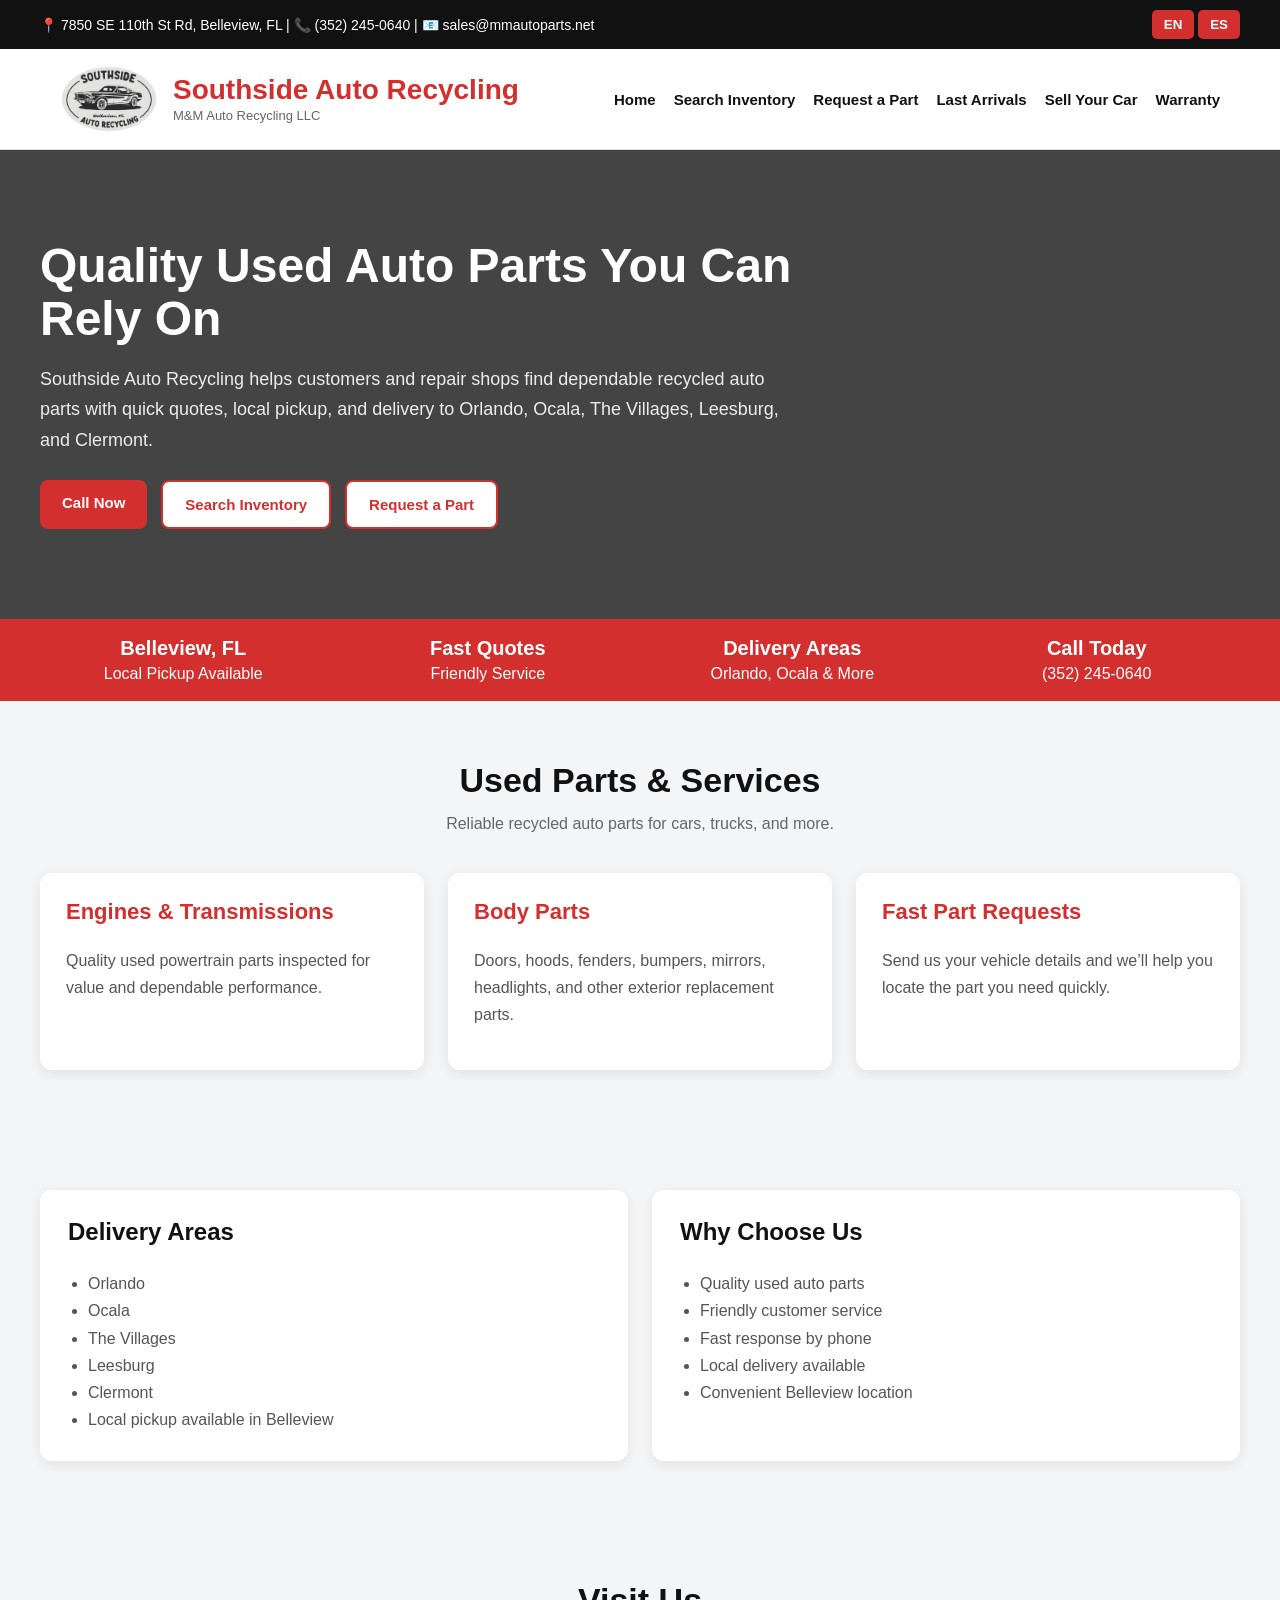
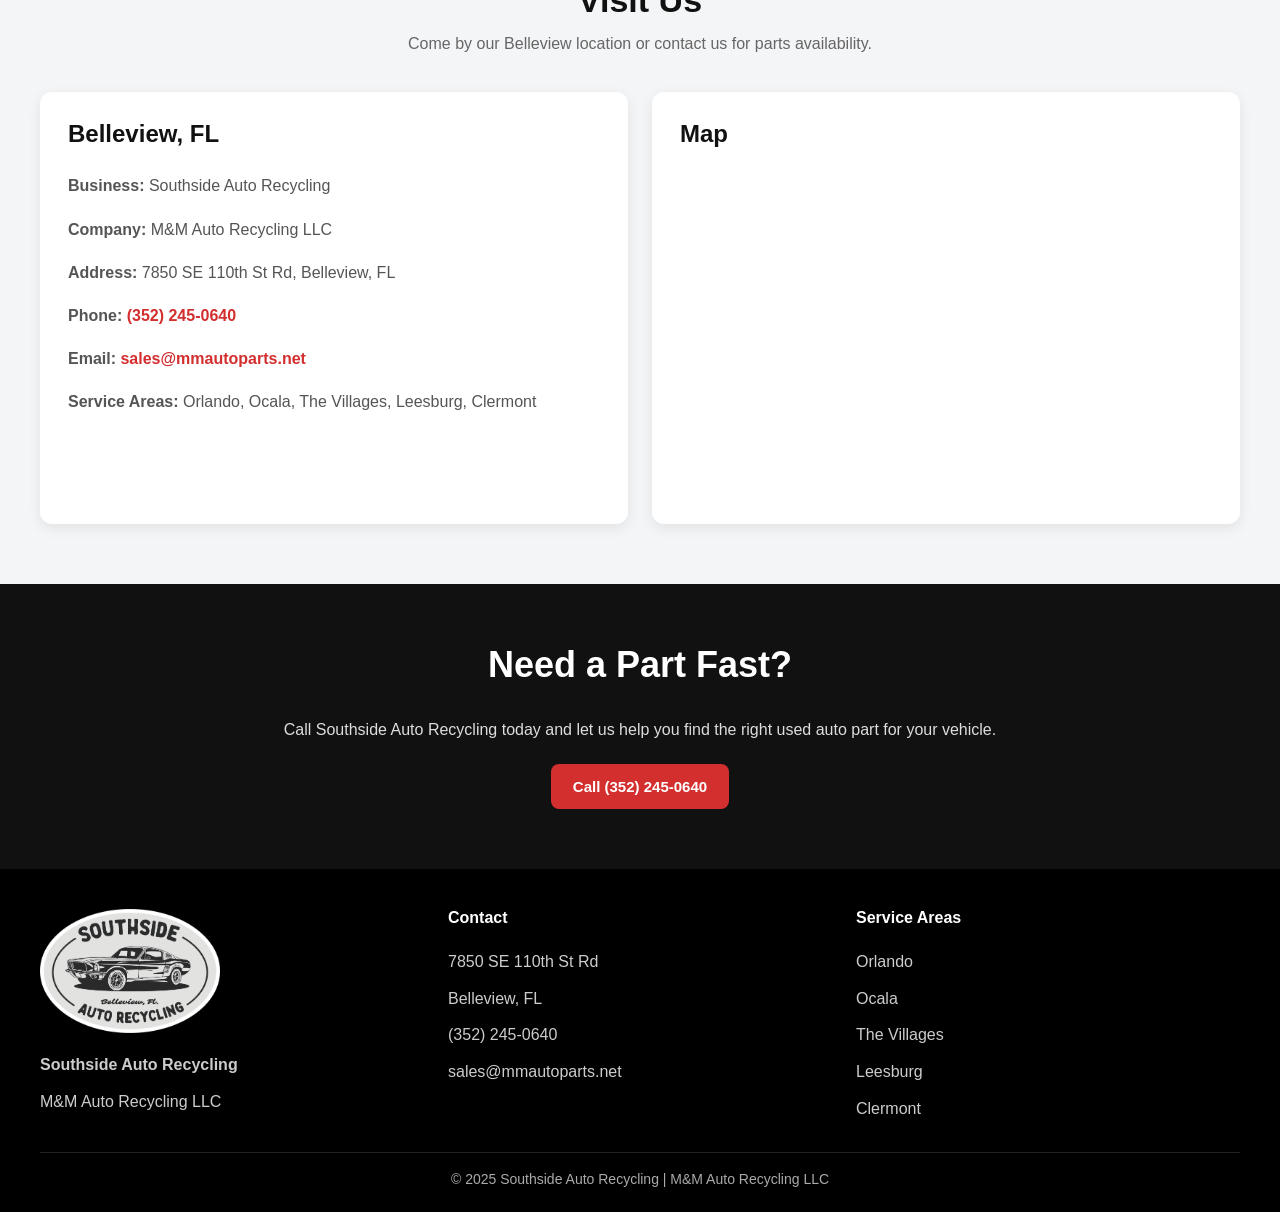
==== index.html @ cfcd8900 "Update index.html" ====
<!DOCTYPE html>
<html lang="en">
<head>
  <meta charset="UTF-8">
  <meta name="viewport" content="width=device-width, initial-scale=1">
  <title>Southside Auto Recycling</title>
  <meta name="description" content="Southside Auto Recycling - Quality used auto parts in Belleview, FL.">
  <style>
    * { box-sizing: border-box; }
    body { margin: 0; font-family: Arial, sans-serif; background: #f4f5f7; color: #111; }
    a { text-decoration: none; }
    .hidden { display: none; }

    .topbar { background: #111; color: #fff; padding: 10px 20px; font-size: 14px; }
    .topbar-wrap, .header-wrap, .section-wrap, .footer-wrap, .hero-wrap, .page-wrap {
      max-width: 1200px; margin: auto;
    }
    .topbar-wrap {
      display: flex; justify-content: space-between; align-items: center; gap: 12px; flex-wrap: wrap;
    }

    .lang-btn {
      background: #d32f2f; color: #fff; border: none; padding: 7px 12px; border-radius: 5px; cursor: pointer; font-weight: bold;
    }

    header {
      background: #fff; border-bottom: 1px solid #ddd; position: sticky; top: 0; z-index: 999;
    }
    .header-wrap {
      min-height: 96px;
      padding: 16px 20px;
      display: flex; justify-content: space-between; align-items: center; gap: 20px; flex-wrap: wrap;
    }

    .brand {
      display: flex; align-items: center; gap: 15px;
    }
    .brand img {
      height: 68px; width: auto; display: block;
    }
    .brand-text strong {
      display: block; font-size: 28px; color: #d32f2f; line-height: 1.1;
    }
    .brand-text small {
      display: block; color: #666; font-size: 13px; margin-top: 2px;
    }

    nav {
      display: flex; gap: 18px; flex-wrap: wrap; align-items: center;
    }
    nav a {
      color: #111; font-weight: bold; font-size: 15px; white-space: nowrap;
    }
    nav a:hover { color: #d32f2f; }

    .hero {
      background:
        linear-gradient(rgba(0,0,0,.72), rgba(0,0,0,.72)),
        url('https://images.unsplash.com/photo-1492144534655-ae79c964c9d7?auto=format&fit=crop&w=1600&q=80') center/cover no-repeat;
      color: #fff;
      padding: 90px 20px;
    }
    .hero h1 {
      font-size: 48px; margin: 0 0 15px; line-height: 1.1; max-width: 800px;
    }
    .hero p {
      font-size: 18px; line-height: 1.7; color: #ececec; max-width: 760px; margin-bottom: 25px;
    }
    .hero-buttons {
      display: flex; gap: 14px; flex-wrap: wrap;
    }
    .btn {
      display: inline-block; padding: 14px 22px; border-radius: 8px; font-weight: bold; font-size: 15px;
    }
    .btn-primary { background: #d32f2f; color: #fff; }
    .btn-secondary { background: #fff; color: #d32f2f; border: 2px solid #d32f2f; }

    .info-strip {
      background: #d32f2f; color: #fff; padding: 18px 20px;
    }
    .info-grid {
      max-width: 1200px; margin: auto; display: grid; grid-template-columns: repeat(4, 1fr); gap: 18px; text-align: center;
    }
    .info-item strong { display: block; font-size: 20px; margin-bottom: 5px; }

    .section {
      padding: 60px 20px;
    }
    .section-title {
      text-align: center; margin-bottom: 35px;
    }
    .section-title h2 {
      margin: 0 0 10px; font-size: 34px; color: #111;
    }
    .section-title p {
      margin: 0; color: #666; font-size: 16px; line-height: 1.7;
    }

    .cards-3 {
      display: grid; grid-template-columns: repeat(3, 1fr); gap: 24px;
    }
    .card, .box {
      background: #fff; border-radius: 12px; box-shadow: 0 4px 14px rgba(0,0,0,.08);
    }
    .card { padding: 26px; }
    .box { padding: 28px; }
    .card h3 {
      margin-top: 0; color: #d32f2f; font-size: 22px;
    }
    .box h3 {
      margin-top: 0; color: #111; font-size: 24px;
    }
    .card p, .box p, .box li {
      color: #555; line-height: 1.7;
    }

    .two-col {
      display: grid; grid-template-columns: 1fr 1fr; gap: 24px;
    }
    .box ul {
      padding-left: 20px; margin: 0;
    }
    .box a { color: #d32f2f; font-weight: bold; }

    .map-box iframe {
      width: 100%; height: 320px; border: 0; border-radius: 10px;
    }

    .cta-band {
      background: #111; color: #fff; text-align: center; padding: 60px 20px;
    }
    .cta-band h2 { margin-top: 0; font-size: 36px; }
    .cta-band p {
      max-width: 760px; margin: 0 auto 20px; color: #ddd; line-height: 1.7;
    }

    footer {
      background: #000; color: #fff; padding: 40px 20px 25px;
    }
    .footer-wrap {
      display: grid; grid-template-columns: 1fr 1fr 1fr; gap: 24px;
    }
    .footer-logo { max-width: 180px; margin-bottom: 14px; }
    footer h4 { margin-top: 0; }
    footer p, footer a {
      color: #ccc; margin: 0 0 8px; line-height: 1.8;
    }
    .copyright {
      max-width: 1200px; margin: 20px auto 0; border-top: 1px solid #222; padding-top: 18px; color: #aaa; text-align: center; font-size: 14px;
    }

    @media (max-width: 900px) {
      .info-grid, .cards-3, .two-col, .footer-wrap {
        grid-template-columns: 1fr;
      }
      .hero h1 { font-size: 34px; }
      .header-wrap { align-items: flex-start; }
    }
  </style>
</head>
<body>

  <div class="topbar">
    <div class="topbar-wrap">
      <div>
        📍 7850 SE 110th St Rd, Belleview, FL |
        📞 <a href="tel:3522450640" style="color:#fff;">(352) 245-0640</a> |
        📧 <a href="mailto:sales@mmautoparts.net" style="color:#fff;">sales@mmautoparts.net</a>
      </div>
      <div>
        <button class="lang-btn" onclick="showEnglish()">EN</button>
        <button class="lang-btn" onclick="showSpanish()">ES</button>
      </div>
    </div>
  </div>

  <header>
    <div class="header-wrap">
      <div class="brand">
        <img src="logo.png" alt="Southside Auto Recycling Logo">
        <div class="brand-text">
          <strong>Southside Auto Recycling</strong>
          <small>M&M Auto Recycling LLC</small>
        </div>
      </div>
      <nav>
        <a href="index.html">Home</a>
        <a href="http://search6452.used-auto-parts.biz/inventory/retail.htm" target="_blank" rel="noopener noreferrer">Search Inventory</a>
        <a href="part-request.html">Request a Part</a>
        <a href="last-arrivals.html">Last Arrivals</a>
        <a href="sell-your-car.html">Sell Your Car</a>
        <a href="warranty.html">Warranty</a>
      </nav>
    </div>
  </header>

  <div id="english">
    <section class="hero">
      <div class="hero-wrap">
        <h1>Quality Used Auto Parts You Can Rely On</h1>
        <p>Southside Auto Recycling helps customers and repair shops find dependable recycled auto parts with quick quotes, local pickup, and delivery to Orlando, Ocala, The Villages, Leesburg, and Clermont.</p>
        <div class="hero-buttons">
          <a href="tel:3522450640" class="btn btn-primary">Call Now</a>
          <a href="http://search6452.used-auto-parts.biz/inventory/retail.htm" target="_blank" rel="noopener noreferrer" class="btn btn-secondary">Search Inventory</a>
          <a href="part-request.html" class="btn btn-secondary">Request a Part</a>
        </div>
      </div>
    </section>

    <section class="info-strip">
      <div class="info-grid">
        <div class="info-item"><strong>Belleview, FL</strong>Local Pickup Available</div>
        <div class="info-item"><strong>Fast Quotes</strong>Friendly Service</div>
        <div class="info-item"><strong>Delivery Areas</strong>Orlando, Ocala & More</div>
        <div class="info-item"><strong>Call Today</strong>(352) 245-0640</div>
      </div>
    </section>

    <section class="section">
      <div class="section-wrap">
        <div class="section-title">
          <h2>Used Parts & Services</h2>
          <p>Reliable recycled auto parts for cars, trucks, and more.</p>
        </div>
        <div class="cards-3">
          <div class="card">
            <h3>Engines & Transmissions</h3>
            <p>Quality used powertrain parts inspected for value and dependable performance.</p>
          </div>
          <div class="card">
            <h3>Body Parts</h3>
            <p>Doors, hoods, fenders, bumpers, mirrors, headlights, and other exterior replacement parts.</p>
          </div>
          <div class="card">
            <h3>Fast Part Requests</h3>
            <p>Send us your vehicle details and we’ll help you locate the part you need quickly.</p>
          </div>
        </div>
      </div>
    </section>

    <section class="section">
      <div class="section-wrap">
        <div class="two-col">
          <div class="box">
            <h3>Delivery Areas</h3>
            <ul>
              <li>Orlando</li>
              <li>Ocala</li>
              <li>The Villages</li>
              <li>Leesburg</li>
              <li>Clermont</li>
              <li>Local pickup available in Belleview</li>
            </ul>
          </div>
          <div class="box">
            <h3>Why Choose Us</h3>
            <ul>
              <li>Quality used auto parts</li>
              <li>Friendly customer service</li>
              <li>Fast response by phone</li>
              <li>Local delivery available</li>
              <li>Convenient Belleview location</li>
            </ul>
          </div>
        </div>
      </div>
    </section>

    <section class="section">
      <div class="section-wrap">
        <div class="section-title">
          <h2>Visit Us</h2>
          <p>Come by our Belleview location or contact us for parts availability.</p>
        </div>
        <div class="two-col">
          <div class="box">
            <h3>Belleview, FL</h3>
            <p><strong>Business:</strong> Southside Auto Recycling</p>
            <p><strong>Company:</strong> M&M Auto Recycling LLC</p>
            <p><strong>Address:</strong> 7850 SE 110th St Rd, Belleview, FL</p>
            <p><strong>Phone:</strong> <a href="tel:3522450640">(352) 245-0640</a></p>
            <p><strong>Email:</strong> <a href="mailto:sales@mmautoparts.net">sales@mmautoparts.net</a></p>
            <p><strong>Service Areas:</strong> Orlando, Ocala, The Villages, Leesburg, Clermont</p>
          </div>
          <div class="box map-box">
            <h3>Map</h3>
            <iframe src="https://www.google.com/maps?q=7850+SE+110th+St+Rd,+Belleview,+FL&output=embed" loading="lazy" referrerpolicy="no-referrer-when-downgrade"></iframe>
          </div>
        </div>
      </div>
    </section>

    <section class="cta-band">
      <div class="page-wrap">
        <h2>Need a Part Fast?</h2>
        <p>Call Southside Auto Recycling today and let us help you find the right used auto part for your vehicle.</p>
        <a href="tel:3522450640" class="btn btn-primary">Call (352) 245-0640</a>
      </div>
    </section>
  </div>

  <div id="spanish" class="hidden">
    <section class="hero">
      <div class="hero-wrap">
        <h1>Piezas usadas de auto en las que puedes confiar</h1>
        <p>Southside Auto Recycling ayuda a clientes y talleres a encontrar piezas recicladas confiables con cotizaciones rápidas, recogida local y entrega a Orlando, Ocala, The Villages, Leesburg y Clermont.</p>
        <div class="hero-buttons">
          <a href="tel:3522450640" class="btn btn-primary">Llamar Ahora</a>
          <a href="http://search6452.used-auto-parts.biz/inventory/retail.htm" target="_blank" rel="noopener noreferrer" class="btn btn-secondary">Buscar Inventario</a>
          <a href="part-request.html" class="btn btn-secondary">Solicitar Pieza</a>
        </div>
      </div>
    </section>

    <section class="info-strip">
      <div class="info-grid">
        <div class="info-item"><strong>Belleview, FL</strong>Recogida Local Disponible</div>
        <div class="info-item"><strong>Cotizaciones Rápidas</strong>Servicio Amable</div>
        <div class="info-item"><strong>Áreas de Entrega</strong>Orlando, Ocala y Más</div>
        <div class="info-item"><strong>Llama Hoy</strong>(352) 245-0640</div>
      </div>
    </section>

    <section class="section">
      <div class="section-wrap">
        <div class="section-title">
          <h2>Piezas y Servicios</h2>
          <p>Piezas recicladas confiables para carros, trucks y más.</p>
        </div>
        <div class="cards-3">
          <div class="card">
            <h3>Motores y Transmisiones</h3>
            <p>Piezas usadas inspeccionadas para ofrecer valor y funcionamiento confiable.</p>
          </div>
          <div class="card">
            <h3>Piezas de Carrocería</h3>
            <p>Puertas, cofres, guardafangos, bumpers, espejos, faros y otras piezas exteriores.</p>
          </div>
          <div class="card">
            <h3>Solicitud Rápida de Piezas</h3>
            <p>Envíanos la información del vehículo y te ayudamos a encontrar la pieza.</p>
          </div>
        </div>
      </div>
    </section>

    <section class="section">
      <div class="section-wrap">
        <div class="two-col">
          <div class="box">
            <h3>Áreas de Entrega</h3>
            <ul>
              <li>Orlando</li>
              <li>Ocala</li>
              <li>The Villages</li>
              <li>Leesburg</li>
              <li>Clermont</li>
              <li>Recogida local disponible en Belleview</li>
            </ul>
          </div>
          <div class="box">
            <h3>Por Qué Elegirnos</h3>
            <ul>
              <li>Piezas usadas de calidad</li>
              <li>Buen servicio al cliente</li>
              <li>Respuesta rápida por teléfono</li>
              <li>Entrega local disponible</li>
              <li>Ubicación conveniente en Belleview</li>
            </ul>
          </div>
        </div>
      </div>
    </section>

    <section class="section">
      <div class="section-wrap">
        <div class="section-title">
          <h2>Visítanos</h2>
          <p>Pasa por nuestra ubicación en Belleview o contáctanos para disponibilidad.</p>
        </div>
        <div class="two-col">
          <div class="box">
            <h3>Belleview, FL</h3>
            <p><strong>Negocio:</strong> Southside Auto Recycling</p>
            <p><strong>Compañía:</strong> M&M Auto Recycling LLC</p>
            <p><strong>Dirección:</strong> 7850 SE 110th St Rd, Belleview, FL</p>
            <p><strong>Teléfono:</strong> <a href="tel:3522450640">(352) 245-0640</a></p>
            <p><strong>Email:</strong> <a href="mailto:sales@mmautoparts.net">sales@mmautoparts.net</a></p>
            <p><strong>Áreas de servicio:</strong> Orlando, Ocala, The Villages, Leesburg, Clermont</p>
          </div>
          <div class="box map-box">
            <h3>Mapa</h3>
            <iframe src="https://www.google.com/maps?q=7850+SE+110th+St+Rd,+Belleview,+FL&output=embed" loading="lazy" referrerpolicy="no-referrer-when-downgrade"></iframe>
          </div>
        </div>
      </div>
    </section>

    <section class="cta-band">
      <div class="page-wrap">
        <h2>¿Necesitas una Pieza Rápido?</h2>
        <p>Llama hoy a Southside Auto Recycling y te ayudamos a encontrar la pieza usada correcta para tu vehículo.</p>
        <a href="tel:3522450640" class="btn btn-primary">Llamar al (352) 245-0640</a>
      </div>
    </section>
  </div>

  <footer>
    <div class="footer-wrap">
      <div>
        <img src="logo.png" alt="Southside Auto Recycling Logo" class="footer-logo">
        <p><strong>Southside Auto Recycling</strong></p>
        <p>M&M Auto Recycling LLC</p>
      </div>
      <div>
        <h4>Contact</h4>
        <p>7850 SE 110th St Rd</p>
        <p>Belleview, FL</p>
        <p><a href="tel:3522450640">(352) 245-0640</a></p>
        <p><a href="mailto:sales@mmautoparts.net">sales@mmautoparts.net</a></p>
      </div>
      <div>
        <h4>Service Areas</h4>
        <p>Orlando</p>
        <p>Ocala</p>
        <p>The Villages</p>
        <p>Leesburg</p>
        <p>Clermont</p>
      </div>
    </div>
    <div class="copyright">
      © 2025 Southside Auto Recycling | M&M Auto Recycling LLC
    </div>
  </footer>

  <script>
    function showEnglish() {
      document.getElementById("english").classList.remove("hidden");
      document.getElementById("spanish").classList.add("hidden");
      document.documentElement.lang = "en";
    }
    function showSpanish() {
      document.getElementById("spanish").classList.remove("hidden");
      document.getElementById("english").classList.add("hidden");
      document.documentElement.lang = "es";
    }
    document.addEventListener("DOMContentLoaded", function () {
      showEnglish();
    });
  </script>

</body>
</html>
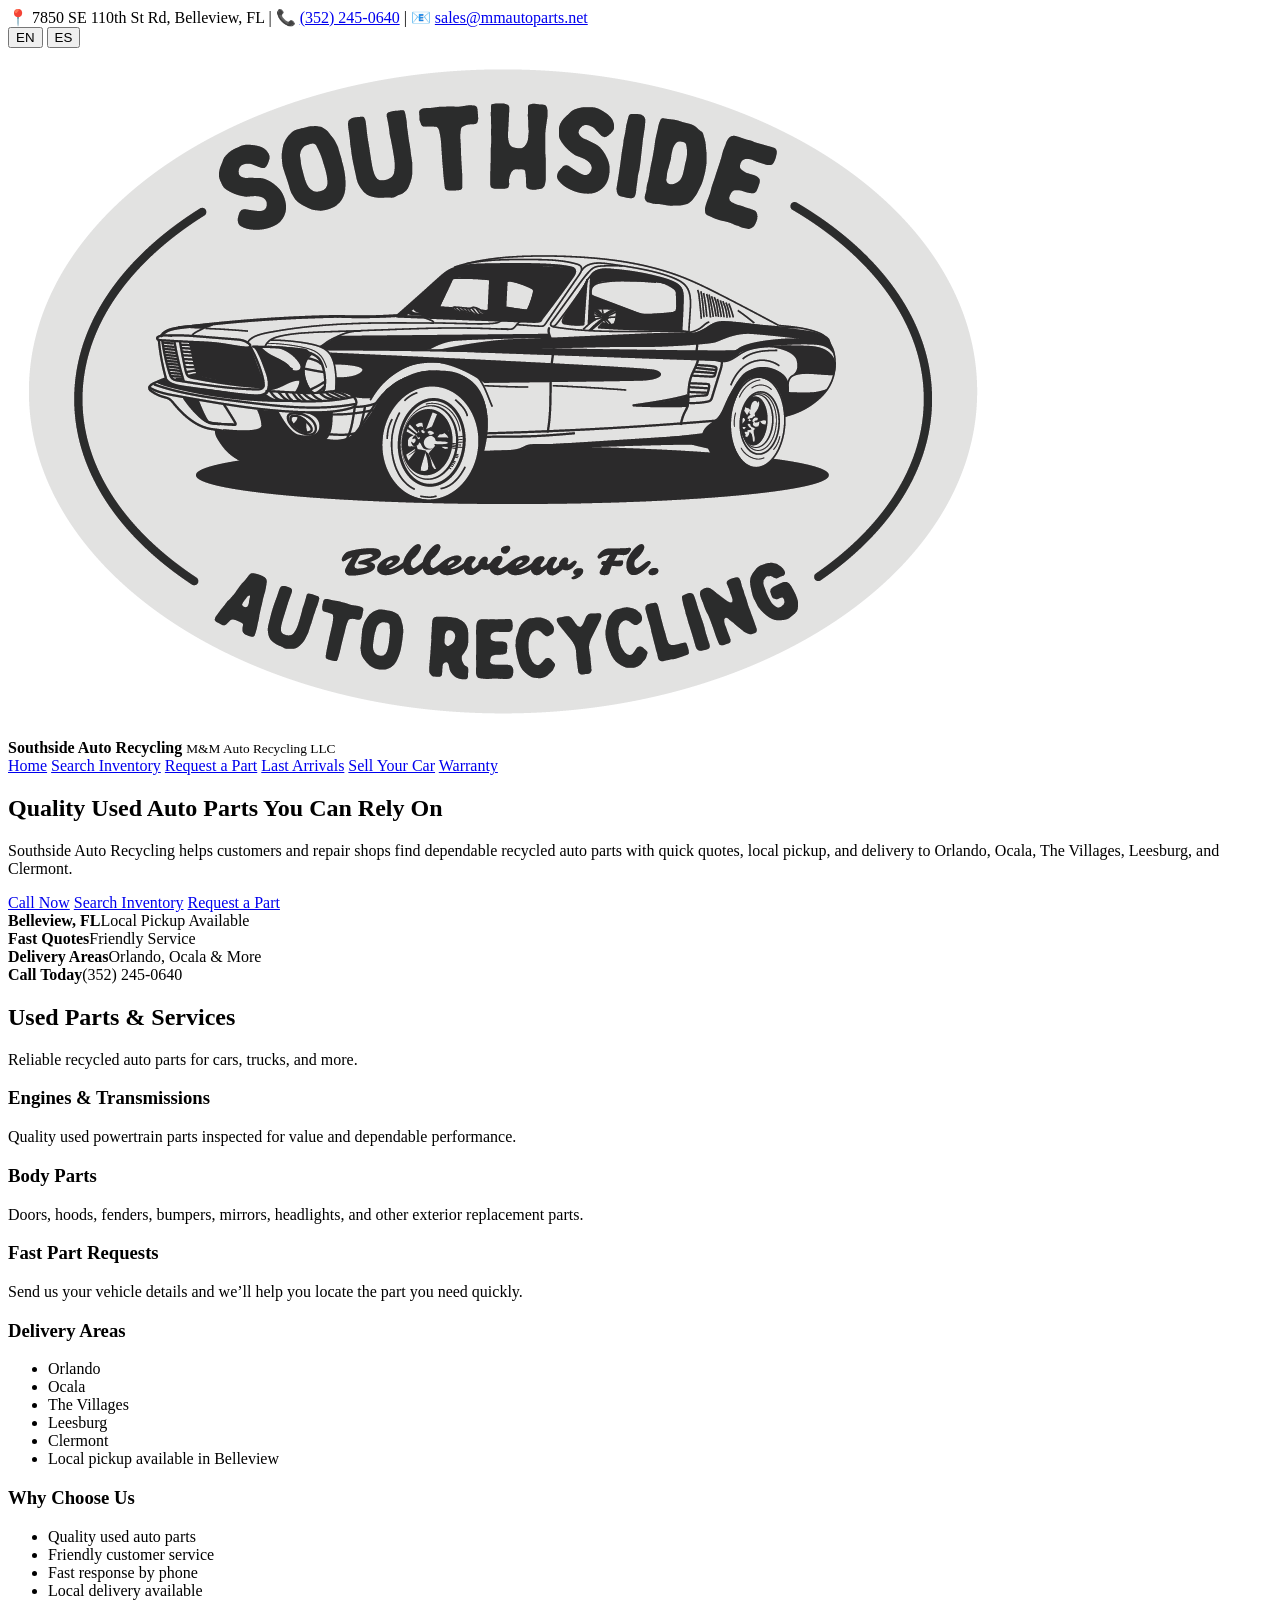
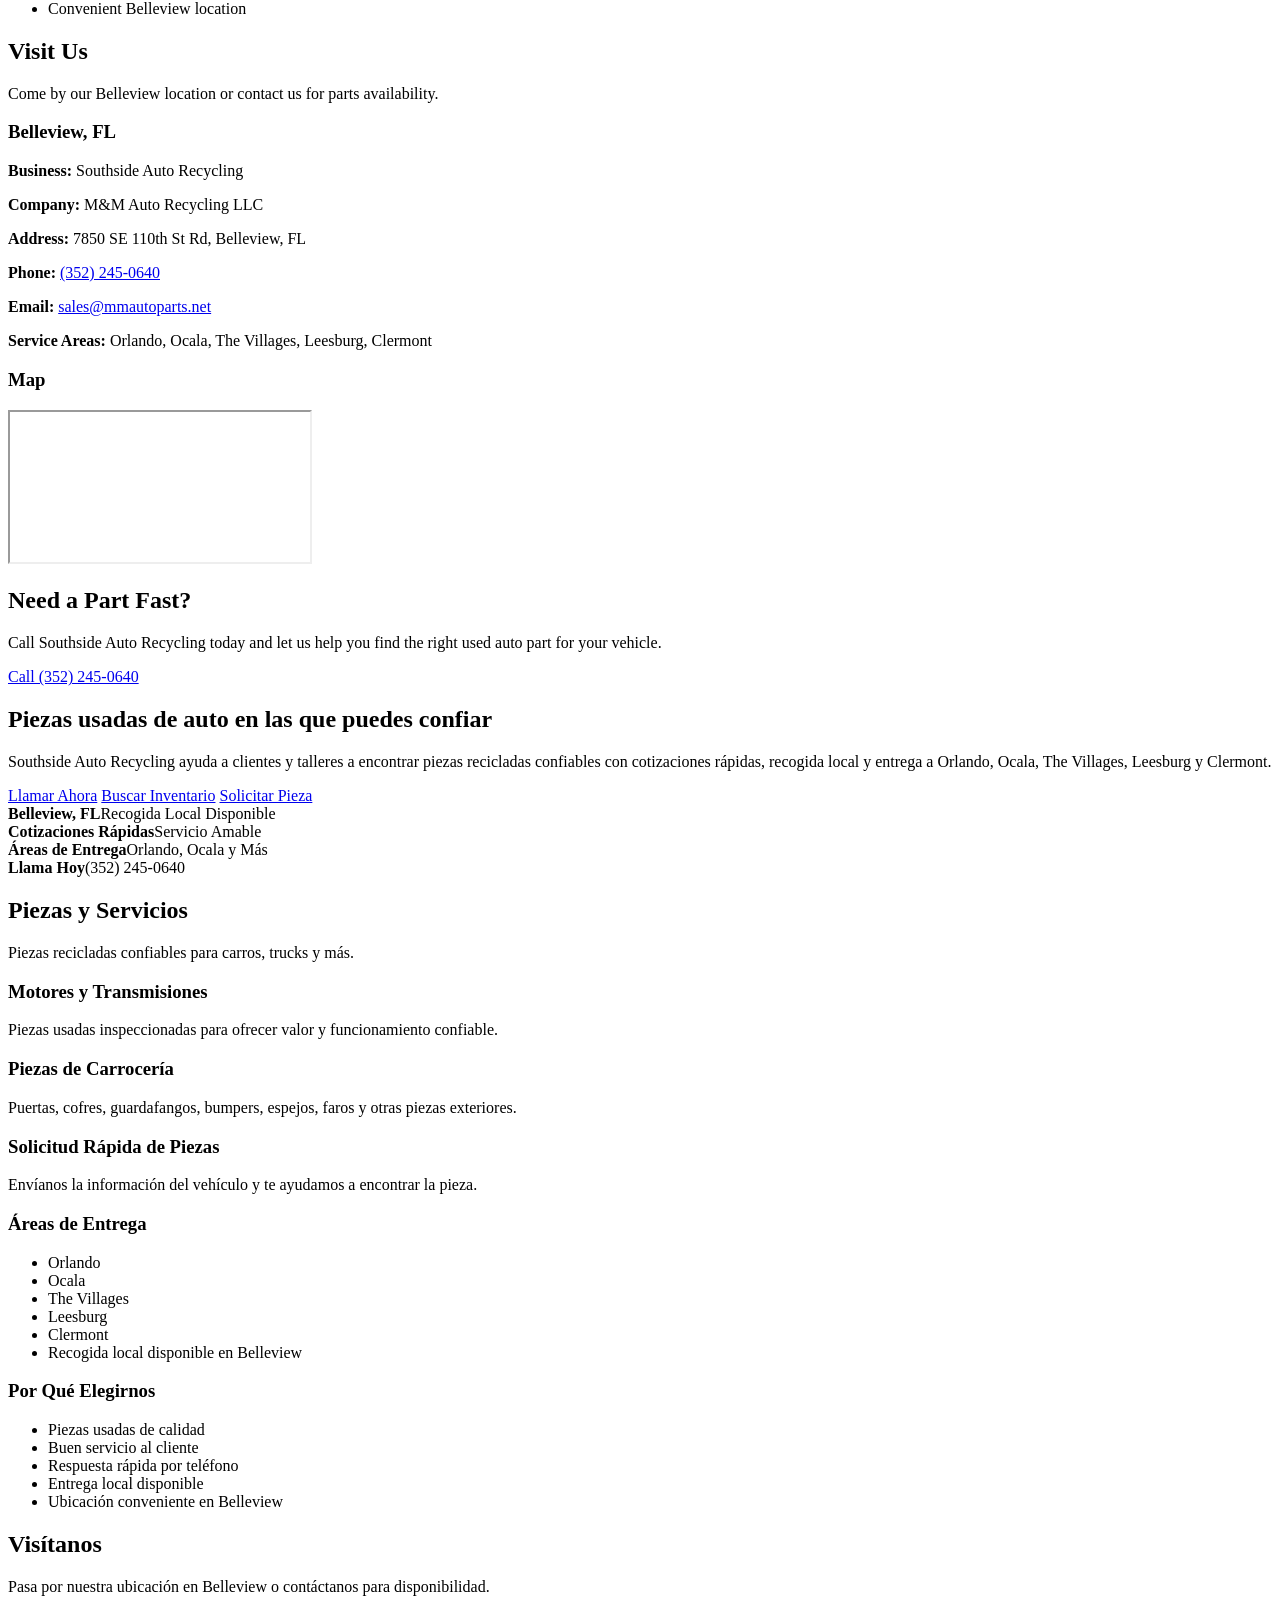
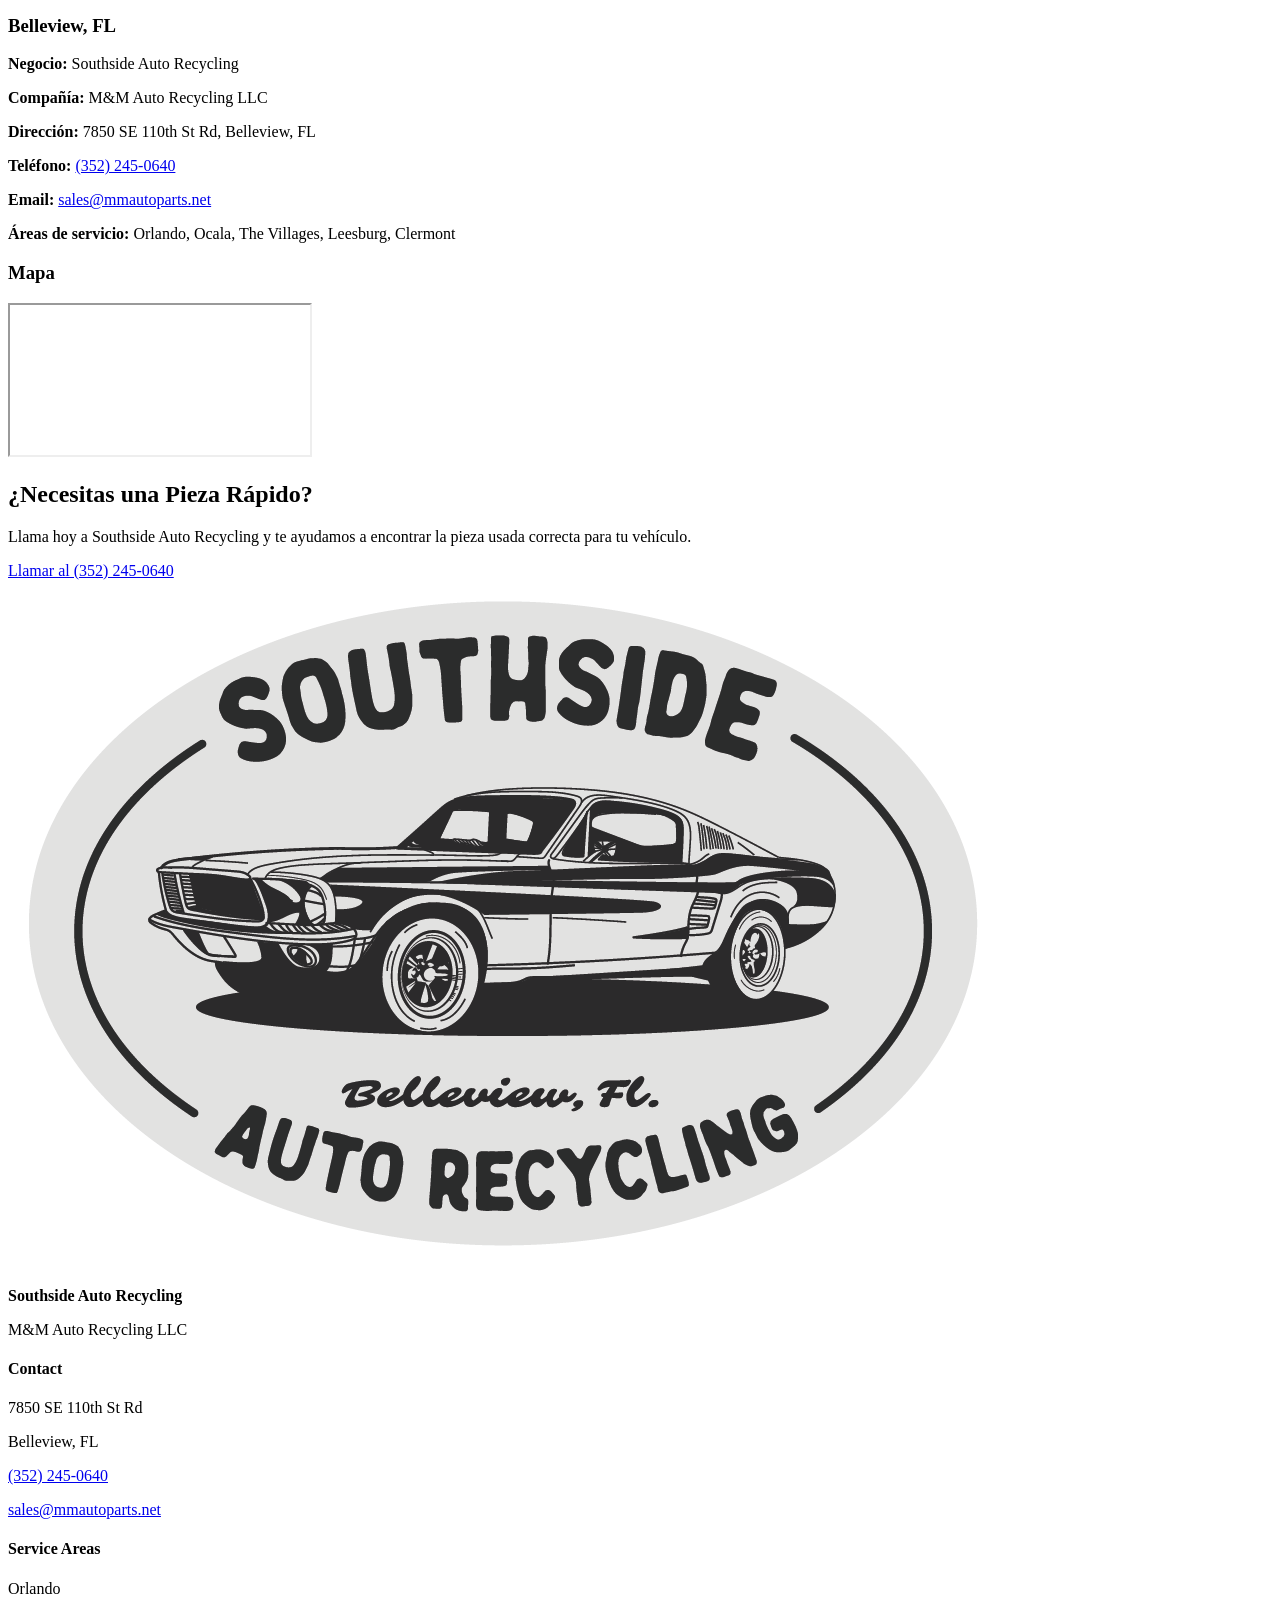
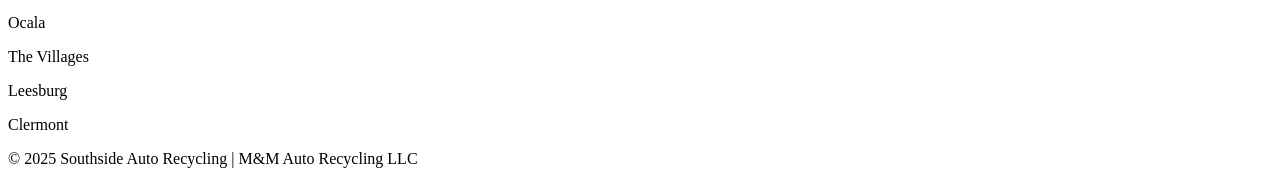
==== commit a4bfd6bd: "Update index.html" ====
--- a/index.html
+++ b/index.html
@@ -5,158 +5,7 @@
   <meta name="viewport" content="width=device-width, initial-scale=1">
   <title>Southside Auto Recycling</title>
   <meta name="description" content="Southside Auto Recycling - Quality used auto parts in Belleview, FL.">
-  <style>
-    * { box-sizing: border-box; }
-    body { margin: 0; font-family: Arial, sans-serif; background: #f4f5f7; color: #111; }
-    a { text-decoration: none; }
-    .hidden { display: none; }
-
-    .topbar { background: #111; color: #fff; padding: 10px 20px; font-size: 14px; }
-    .topbar-wrap, .header-wrap, .section-wrap, .footer-wrap, .hero-wrap, .page-wrap {
-      max-width: 1200px; margin: auto;
-    }
-    .topbar-wrap {
-      display: flex; justify-content: space-between; align-items: center; gap: 12px; flex-wrap: wrap;
-    }
-
-    .lang-btn {
-      background: #d32f2f; color: #fff; border: none; padding: 7px 12px; border-radius: 5px; cursor: pointer; font-weight: bold;
-    }
-
-    header {
-      background: #fff; border-bottom: 1px solid #ddd; position: sticky; top: 0; z-index: 999;
-    }
-    .header-wrap {
-      min-height: 96px;
-      padding: 16px 20px;
-      display: flex; justify-content: space-between; align-items: center; gap: 20px; flex-wrap: wrap;
-    }
-
-    .brand {
-      display: flex; align-items: center; gap: 15px;
-    }
-    .brand img {
-      height: 68px; width: auto; display: block;
-    }
-    .brand-text strong {
-      display: block; font-size: 28px; color: #d32f2f; line-height: 1.1;
-    }
-    .brand-text small {
-      display: block; color: #666; font-size: 13px; margin-top: 2px;
-    }
-
-    nav {
-      display: flex; gap: 18px; flex-wrap: wrap; align-items: center;
-    }
-    nav a {
-      color: #111; font-weight: bold; font-size: 15px; white-space: nowrap;
-    }
-    nav a:hover { color: #d32f2f; }
-
-    .hero {
-      background:
-        linear-gradient(rgba(0,0,0,.72), rgba(0,0,0,.72)),
-        url('https://images.unsplash.com/photo-1492144534655-ae79c964c9d7?auto=format&fit=crop&w=1600&q=80') center/cover no-repeat;
-      color: #fff;
-      padding: 90px 20px;
-    }
-    .hero h1 {
-      font-size: 48px; margin: 0 0 15px; line-height: 1.1; max-width: 800px;
-    }
-    .hero p {
-      font-size: 18px; line-height: 1.7; color: #ececec; max-width: 760px; margin-bottom: 25px;
-    }
-    .hero-buttons {
-      display: flex; gap: 14px; flex-wrap: wrap;
-    }
-    .btn {
-      display: inline-block; padding: 14px 22px; border-radius: 8px; font-weight: bold; font-size: 15px;
-    }
-    .btn-primary { background: #d32f2f; color: #fff; }
-    .btn-secondary { background: #fff; color: #d32f2f; border: 2px solid #d32f2f; }
-
-    .info-strip {
-      background: #d32f2f; color: #fff; padding: 18px 20px;
-    }
-    .info-grid {
-      max-width: 1200px; margin: auto; display: grid; grid-template-columns: repeat(4, 1fr); gap: 18px; text-align: center;
-    }
-    .info-item strong { display: block; font-size: 20px; margin-bottom: 5px; }
-
-    .section {
-      padding: 60px 20px;
-    }
-    .section-title {
-      text-align: center; margin-bottom: 35px;
-    }
-    .section-title h2 {
-      margin: 0 0 10px; font-size: 34px; color: #111;
-    }
-    .section-title p {
-      margin: 0; color: #666; font-size: 16px; line-height: 1.7;
-    }
-
-    .cards-3 {
-      display: grid; grid-template-columns: repeat(3, 1fr); gap: 24px;
-    }
-    .card, .box {
-      background: #fff; border-radius: 12px; box-shadow: 0 4px 14px rgba(0,0,0,.08);
-    }
-    .card { padding: 26px; }
-    .box { padding: 28px; }
-    .card h3 {
-      margin-top: 0; color: #d32f2f; font-size: 22px;
-    }
-    .box h3 {
-      margin-top: 0; color: #111; font-size: 24px;
-    }
-    .card p, .box p, .box li {
-      color: #555; line-height: 1.7;
-    }
-
-    .two-col {
-      display: grid; grid-template-columns: 1fr 1fr; gap: 24px;
-    }
-    .box ul {
-      padding-left: 20px; margin: 0;
-    }
-    .box a { color: #d32f2f; font-weight: bold; }
-
-    .map-box iframe {
-      width: 100%; height: 320px; border: 0; border-radius: 10px;
-    }
-
-    .cta-band {
-      background: #111; color: #fff; text-align: center; padding: 60px 20px;
-    }
-    .cta-band h2 { margin-top: 0; font-size: 36px; }
-    .cta-band p {
-      max-width: 760px; margin: 0 auto 20px; color: #ddd; line-height: 1.7;
-    }
-
-    footer {
-      background: #000; color: #fff; padding: 40px 20px 25px;
-    }
-    .footer-wrap {
-      display: grid; grid-template-columns: 1fr 1fr 1fr; gap: 24px;
-    }
-    .footer-logo { max-width: 180px; margin-bottom: 14px; }
-    footer h4 { margin-top: 0; }
-    footer p, footer a {
-      color: #ccc; margin: 0 0 8px; line-height: 1.8;
-    }
-    .copyright {
-      max-width: 1200px; margin: 20px auto 0; border-top: 1px solid #222; padding-top: 18px; color: #aaa; text-align: center; font-size: 14px;
-    }
-
-    @media (max-width: 900px) {
-      .info-grid, .cards-3, .two-col, .footer-wrap {
-        grid-template-columns: 1fr;
-      }
-      .hero h1 { font-size: 34px; }
-      .header-wrap { align-items: flex-start; }
-    }
-  </style>
+  <link rel="stylesheet" href="styles.css">
 </head>
 <body>
 
@@ -164,8 +13,8 @@
     <div class="topbar-wrap">
       <div>
         📍 7850 SE 110th St Rd, Belleview, FL |
-        📞 <a href="tel:3522450640" style="color:#fff;">(352) 245-0640</a> |
-        📧 <a href="mailto:sales@mmautoparts.net" style="color:#fff;">sales@mmautoparts.net</a>
+        📞 <a href="tel:3522450640">(352) 245-0640</a> |
+        📧 <a href="mailto:sales@mmautoparts.net">sales@mmautoparts.net</a>
       </div>
       <div>
         <button class="lang-btn" onclick="showEnglish()">EN</button>
@@ -183,6 +32,7 @@
           <small>M&M Auto Recycling LLC</small>
         </div>
       </div>
+
       <nav>
         <a href="index.html">Home</a>
         <a href="http://search6452.used-auto-parts.biz/inventory/retail.htm" target="_blank" rel="noopener noreferrer">Search Inventory</a>
@@ -194,6 +44,7 @@
     </div>
   </header>
 
+  <!-- ENGLISH -->
   <div id="english">
     <section class="hero">
       <div class="hero-wrap">
@@ -292,7 +143,7 @@
     </section>
 
     <section class="cta-band">
-      <div class="page-wrap">
+      <div class="cta-inner">
         <h2>Need a Part Fast?</h2>
         <p>Call Southside Auto Recycling today and let us help you find the right used auto part for your vehicle.</p>
         <a href="tel:3522450640" class="btn btn-primary">Call (352) 245-0640</a>
@@ -300,6 +151,7 @@
     </section>
   </div>
 
+  <!-- SPANISH -->
   <div id="spanish" class="hidden">
     <section class="hero">
       <div class="hero-wrap">
@@ -398,7 +250,7 @@
     </section>
 
     <section class="cta-band">
-      <div class="page-wrap">
+      <div class="cta-inner">
         <h2>¿Necesitas una Pieza Rápido?</h2>
         <p>Llama hoy a Southside Auto Recycling y te ayudamos a encontrar la pieza usada correcta para tu vehículo.</p>
         <a href="tel:3522450640" class="btn btn-primary">Llamar al (352) 245-0640</a>
@@ -413,6 +265,7 @@
         <p><strong>Southside Auto Recycling</strong></p>
         <p>M&M Auto Recycling LLC</p>
       </div>
+
       <div>
         <h4>Contact</h4>
         <p>7850 SE 110th St Rd</p>
@@ -420,6 +273,7 @@
         <p><a href="tel:3522450640">(352) 245-0640</a></p>
         <p><a href="mailto:sales@mmautoparts.net">sales@mmautoparts.net</a></p>
       </div>
+
       <div>
         <h4>Service Areas</h4>
         <p>Orlando</p>
@@ -429,6 +283,7 @@
         <p>Clermont</p>
       </div>
     </div>
+
     <div class="copyright">
       © 2025 Southside Auto Recycling | M&M Auto Recycling LLC
     </div>
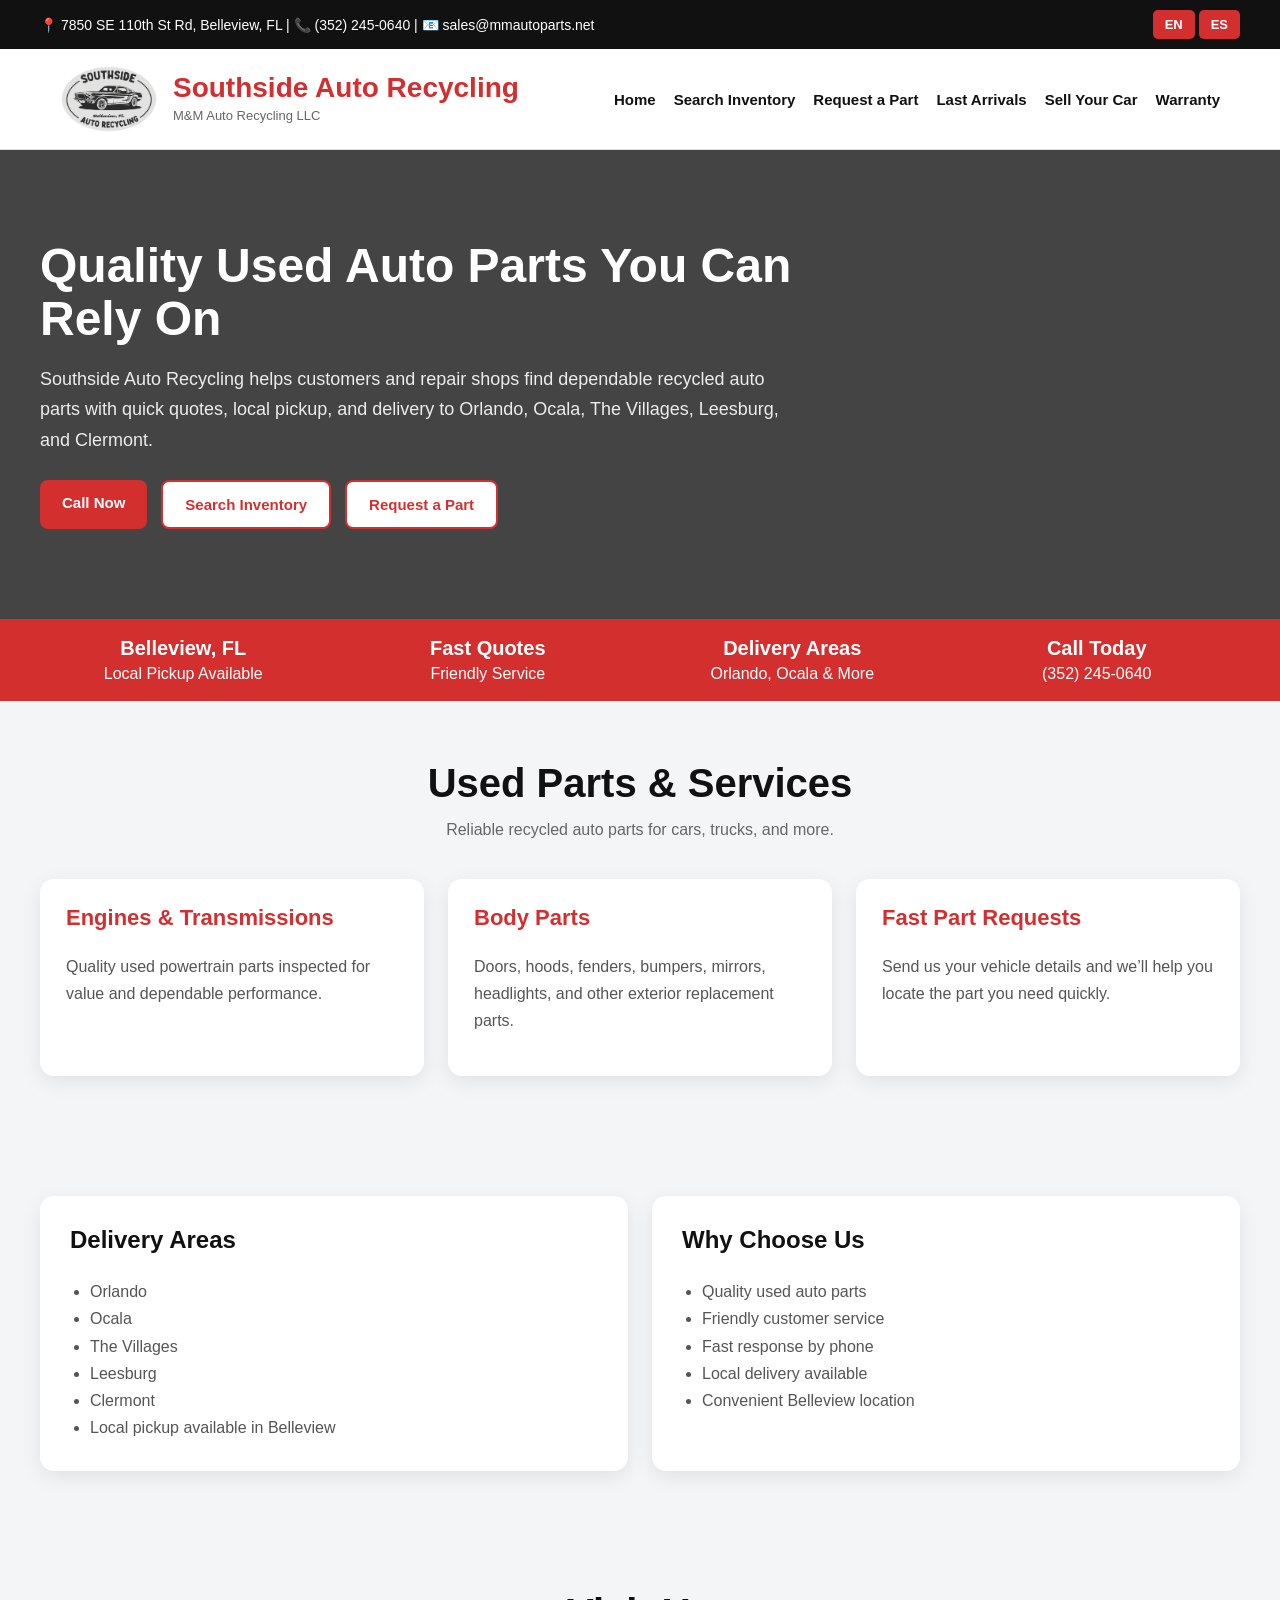
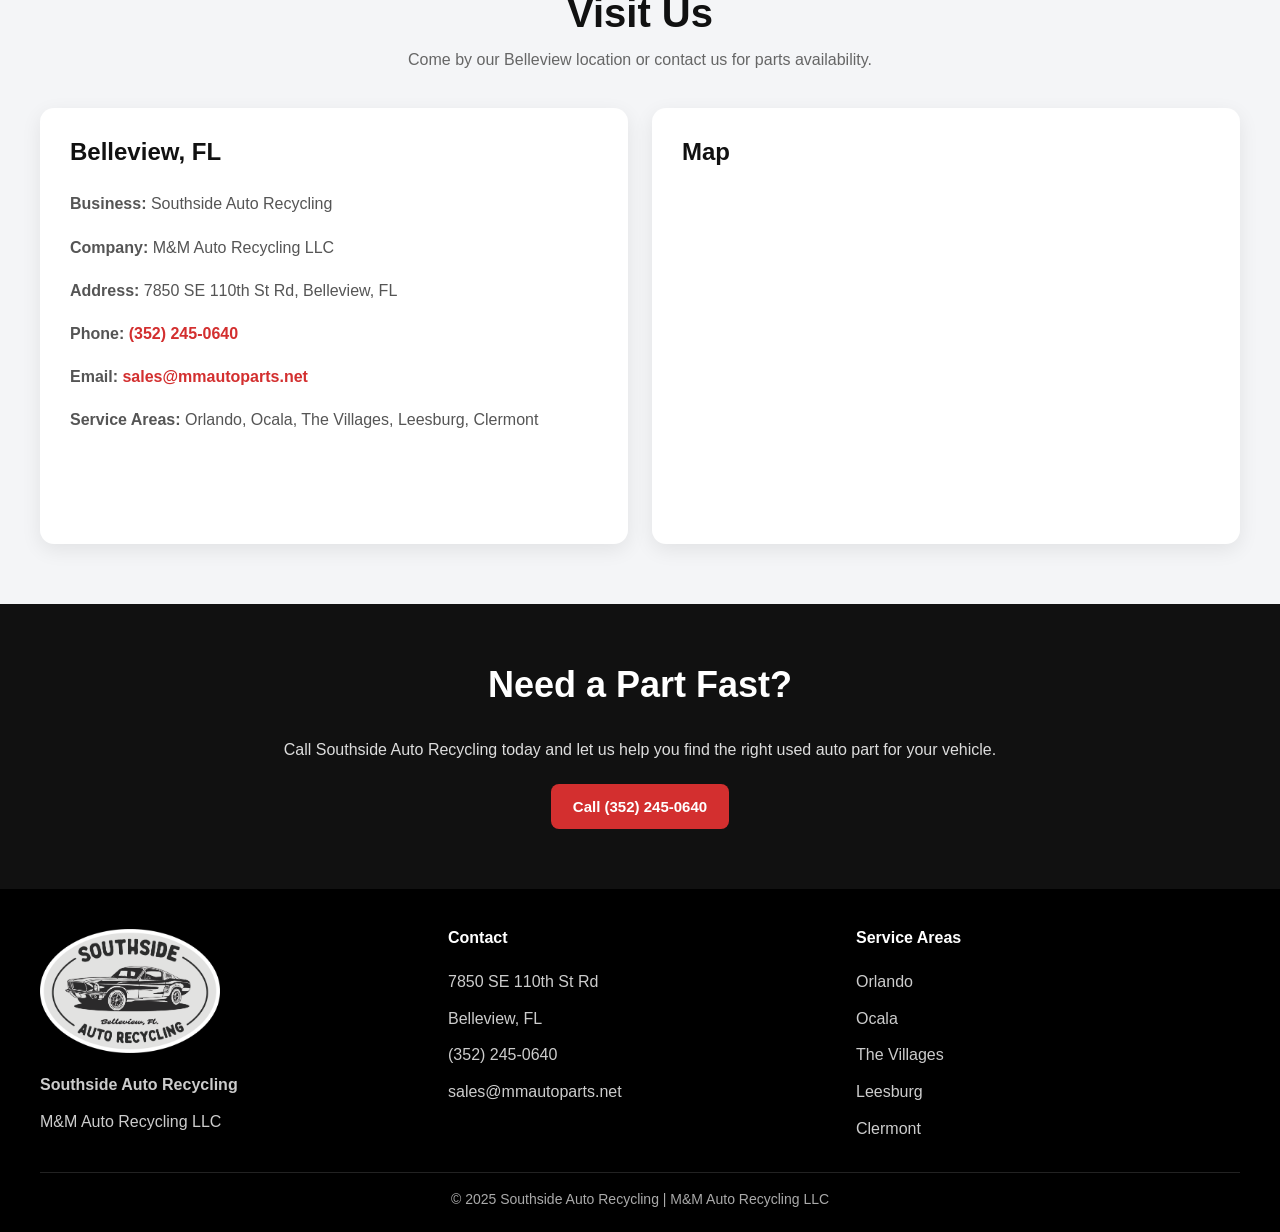
==== commit 1869210f: "Update index.html" ====
--- a/index.html
+++ b/index.html
@@ -6,6 +6,7 @@
   <title>Southside Auto Recycling</title>
   <meta name="description" content="Southside Auto Recycling - Quality used auto parts in Belleview, FL.">
   <link rel="stylesheet" href="styles.css">
+  <link rel="icon" href="favicon.ico">
 </head>
 <body>
 
--- a/styles.css
+++ b/styles.css
@@ -0,0 +1,562 @@
+* { box-sizing: border-box; }
+
+:root{
+  --red:#d32f2f;
+  --black:#111;
+  --white:#fff;
+  --gray:#666;
+  --bg:#f4f5f7;
+  --border:#ddd;
+  --shadow:0 6px 20px rgba(0,0,0,.08);
+  --radius:14px;
+}
+
+html{
+  scroll-behavior:smooth;
+}
+
+body{
+  margin:0;
+  font-family:Arial, sans-serif;
+  background:var(--bg);
+  color:var(--black);
+}
+
+a{
+  text-decoration:none;
+}
+
+.hidden{
+  display:none;
+}
+
+/* GLOBAL WIDTH */
+.container,
+.topbar-wrap,
+.header-wrap,
+.footer-wrap,
+.hero-wrap,
+.section-wrap,
+.page,
+.cta-inner{
+  max-width:1200px;
+  margin:auto;
+  width:100%;
+}
+
+/* TOPBAR */
+.topbar{
+  background:var(--black);
+  color:var(--white);
+  padding:10px 20px;
+  font-size:14px;
+}
+
+.topbar-wrap{
+  display:flex;
+  justify-content:space-between;
+  align-items:center;
+  gap:12px;
+  flex-wrap:wrap;
+}
+
+.topbar a{
+  color:var(--white);
+}
+
+.lang-btn{
+  background:var(--red);
+  color:var(--white);
+  border:none;
+  padding:7px 12px;
+  border-radius:5px;
+  cursor:pointer;
+  font-weight:bold;
+  font-size:13px;
+}
+
+/* HEADER */
+header{
+  background:var(--white);
+  border-bottom:1px solid var(--border);
+  position:sticky;
+  top:0;
+  z-index:999;
+}
+
+.header-wrap{
+  min-height:96px;
+  padding:16px 20px;
+  display:flex;
+  justify-content:space-between;
+  align-items:center;
+  gap:20px;
+  flex-wrap:wrap;
+}
+
+.brand{
+  display:flex;
+  align-items:center;
+  gap:15px;
+  min-height:68px;
+}
+
+.brand img{
+  height:68px;
+  width:auto;
+  display:block;
+}
+
+.brand-text strong{
+  display:block;
+  font-size:28px;
+  color:var(--red);
+  line-height:1.1;
+}
+
+.brand-text small{
+  display:block;
+  color:var(--gray);
+  font-size:13px;
+  margin-top:2px;
+}
+
+nav{
+  display:flex;
+  gap:18px;
+  flex-wrap:wrap;
+  align-items:center;
+}
+
+nav a{
+  color:var(--black);
+  font-weight:bold;
+  font-size:15px;
+  white-space:nowrap;
+}
+
+nav a:hover{
+  color:var(--red);
+}
+
+/* HERO */
+.hero{
+  background:
+    linear-gradient(rgba(0,0,0,.72), rgba(0,0,0,.72)),
+    url('https://images.unsplash.com/photo-1492144534655-ae79c964c9d7?auto=format&fit=crop&w=1600&q=80') center/cover no-repeat;
+  color:var(--white);
+  padding:90px 20px;
+}
+
+.hero h1{
+  margin:0 0 15px;
+  font-size:48px;
+  line-height:1.1;
+  max-width:800px;
+}
+
+.hero p{
+  font-size:18px;
+  line-height:1.7;
+  color:#ececec;
+  max-width:760px;
+  margin-bottom:25px;
+}
+
+/* BUTTONS */
+.hero-buttons,
+.btn-row{
+  display:flex;
+  gap:14px;
+  flex-wrap:wrap;
+}
+
+.btn{
+  display:inline-block;
+  padding:14px 22px;
+  border-radius:8px;
+  font-weight:bold;
+  font-size:15px;
+}
+
+.btn-primary{
+  background:var(--red);
+  color:var(--white);
+}
+
+.btn-secondary{
+  background:var(--white);
+  color:var(--red);
+  border:2px solid var(--red);
+}
+
+/* INFO STRIP */
+.info-strip{
+  background:var(--red);
+  color:var(--white);
+  padding:18px 20px;
+}
+
+.info-grid{
+  max-width:1200px;
+  margin:auto;
+  display:grid;
+  grid-template-columns:repeat(4,1fr);
+  gap:18px;
+  text-align:center;
+}
+
+.info-item strong{
+  display:block;
+  font-size:20px;
+  margin-bottom:5px;
+}
+
+/* SECTION */
+.section{
+  padding:60px 20px;
+}
+
+.section-wrap{
+  max-width:1200px;
+  margin:auto;
+}
+
+.section-title{
+  text-align:center;
+  margin-bottom:35px;
+}
+
+.section-title h1,
+.section-title h2{
+  margin:0 0 10px;
+  font-size:40px;
+  color:var(--black);
+}
+
+.section-title p{
+  margin:0 auto;
+  color:var(--gray);
+  font-size:16px;
+  line-height:1.7;
+  max-width:760px;
+}
+
+/* GRID */
+.cards-3{
+  display:grid;
+  grid-template-columns:repeat(3,1fr);
+  gap:24px;
+}
+
+.two-col{
+  display:grid;
+  grid-template-columns:1fr 1fr;
+  gap:24px;
+}
+
+.grid{
+  display:grid;
+  grid-template-columns:1fr 1fr;
+  gap:16px;
+}
+
+/* BOXES */
+.card,
+.box,
+.form-card,
+.feed-box,
+.help-box,
+.thank-box,
+.summary-box,
+.content-box{
+  background:var(--white);
+  border-radius:var(--radius);
+  box-shadow:var(--shadow);
+}
+
+.card{
+  padding:26px;
+}
+
+.box,
+.form-card,
+.feed-box,
+.content-box{
+  padding:30px;
+}
+
+.help-box,
+.summary-box{
+  padding:20px;
+  margin-top:24px;
+}
+
+.card h3,
+.box h3,
+.content-box h3{
+  margin-top:0;
+  font-size:22px;
+  color:var(--red);
+}
+
+.box h3{
+  color:var(--black);
+  font-size:24px;
+}
+
+.card p,
+.box p,
+.box li,
+.content-box p,
+.content-box li,
+.help-box p,
+.summary-box li{
+  color:#555;
+  line-height:1.7;
+}
+
+.box ul,
+.summary-box ul,
+.content-box ul{
+  padding-left:20px;
+  margin:0;
+}
+
+.box a,
+.content-box a{
+  color:var(--red);
+  font-weight:bold;
+}
+
+/* FORMS */
+.field{
+  display:flex;
+  flex-direction:column;
+  margin-bottom:14px;
+}
+
+.field.full{
+  grid-column:1 / -1;
+}
+
+label{
+  font-weight:bold;
+  margin-bottom:8px;
+  font-size:14px;
+}
+
+input,
+select,
+textarea{
+  width:100%;
+  padding:12px 14px;
+  border:1px solid #ccc;
+  border-radius:8px;
+  font-size:15px;
+  background:#fafafa;
+}
+
+textarea{
+  min-height:120px;
+  resize:vertical;
+}
+
+small{
+  color:var(--gray);
+  margin-top:6px;
+  font-size:12px;
+  line-height:1.5;
+}
+
+.submit-btn{
+  width:100%;
+  background:var(--red);
+  color:var(--white);
+  border:none;
+  padding:15px;
+  border-radius:8px;
+  font-size:16px;
+  font-weight:bold;
+  cursor:pointer;
+  margin-top:8px;
+}
+
+.check-group,
+.radio-group{
+  background:#fafafa;
+  border:1px solid #ccc;
+  border-radius:8px;
+  padding:14px;
+}
+
+.check-group label,
+.radio-group label{
+  display:block;
+  font-weight:normal;
+  margin-bottom:10px;
+}
+
+.check-group input,
+.radio-group input{
+  width:auto;
+  margin-right:8px;
+}
+
+/* SPECIAL */
+.map-box iframe{
+  width:100%;
+  height:320px;
+  border:0;
+  border-radius:10px;
+}
+
+.lightwidget-widget{
+  width:100%;
+  border:0;
+  overflow:hidden;
+  min-height:1400px;
+}
+
+.summary-box{
+  border-left:5px solid var(--red);
+  background:#fff4f4;
+}
+
+.summary-box h2{
+  margin-top:0;
+  color:var(--red);
+  font-size:24px;
+}
+
+.note{
+  background:#fff4f4;
+  border-left:5px solid var(--red);
+  padding:16px;
+  border-radius:8px;
+  margin-top:20px;
+  color:#555;
+  line-height:1.7;
+}
+
+.thank-box{
+  text-align:center;
+  padding:45px 30px;
+}
+
+.icon{
+  width:90px;
+  height:90px;
+  margin:0 auto 20px;
+  border-radius:50%;
+  background:var(--red);
+  color:var(--white);
+  display:flex;
+  align-items:center;
+  justify-content:center;
+  font-size:42px;
+  font-weight:bold;
+}
+
+.thank-box h1{
+  margin:0 0 12px;
+  font-size:42px;
+  color:var(--black);
+}
+
+.thank-box p{
+  max-width:700px;
+  margin:0 auto 14px;
+  color:var(--gray);
+  line-height:1.8;
+  font-size:16px;
+}
+
+/* CTA */
+.cta-band{
+  background:var(--black);
+  color:var(--white);
+  text-align:center;
+  padding:60px 20px;
+}
+
+.cta-inner{
+  max-width:900px;
+}
+
+.cta-band h2{
+  margin-top:0;
+  font-size:36px;
+}
+
+.cta-band p{
+  max-width:760px;
+  margin:0 auto 20px;
+  color:#ddd;
+  line-height:1.7;
+}
+
+/* FOOTER */
+footer{
+  background:#000;
+  color:var(--white);
+  padding:40px 20px 25px;
+}
+
+.footer-wrap{
+  display:grid;
+  grid-template-columns:1fr 1fr 1fr;
+  gap:24px;
+}
+
+.footer-logo{
+  max-width:180px;
+  margin-bottom:14px;
+}
+
+footer h4{
+  margin-top:0;
+}
+
+footer p,
+footer a{
+  color:#ccc;
+  line-height:1.8;
+  margin:0 0 8px;
+}
+
+.copyright{
+  max-width:1200px;
+  margin:20px auto 0;
+  border-top:1px solid #222;
+  padding-top:18px;
+  text-align:center;
+  color:#aaa;
+  font-size:14px;
+}
+
+/* RESPONSIVE */
+@media (max-width: 900px){
+  .info-grid,
+  .cards-3,
+  .two-col,
+  .footer-wrap,
+  .grid{
+    grid-template-columns:1fr;
+  }
+
+  .hero h1,
+  .section-title h1,
+  .section-title h2,
+  .thank-box h1{
+    font-size:32px;
+  }
+
+  .lightwidget-widget{
+    min-height:2200px;
+  }
+
+  .header-wrap{
+    align-items:flex-start;
+  }
+}
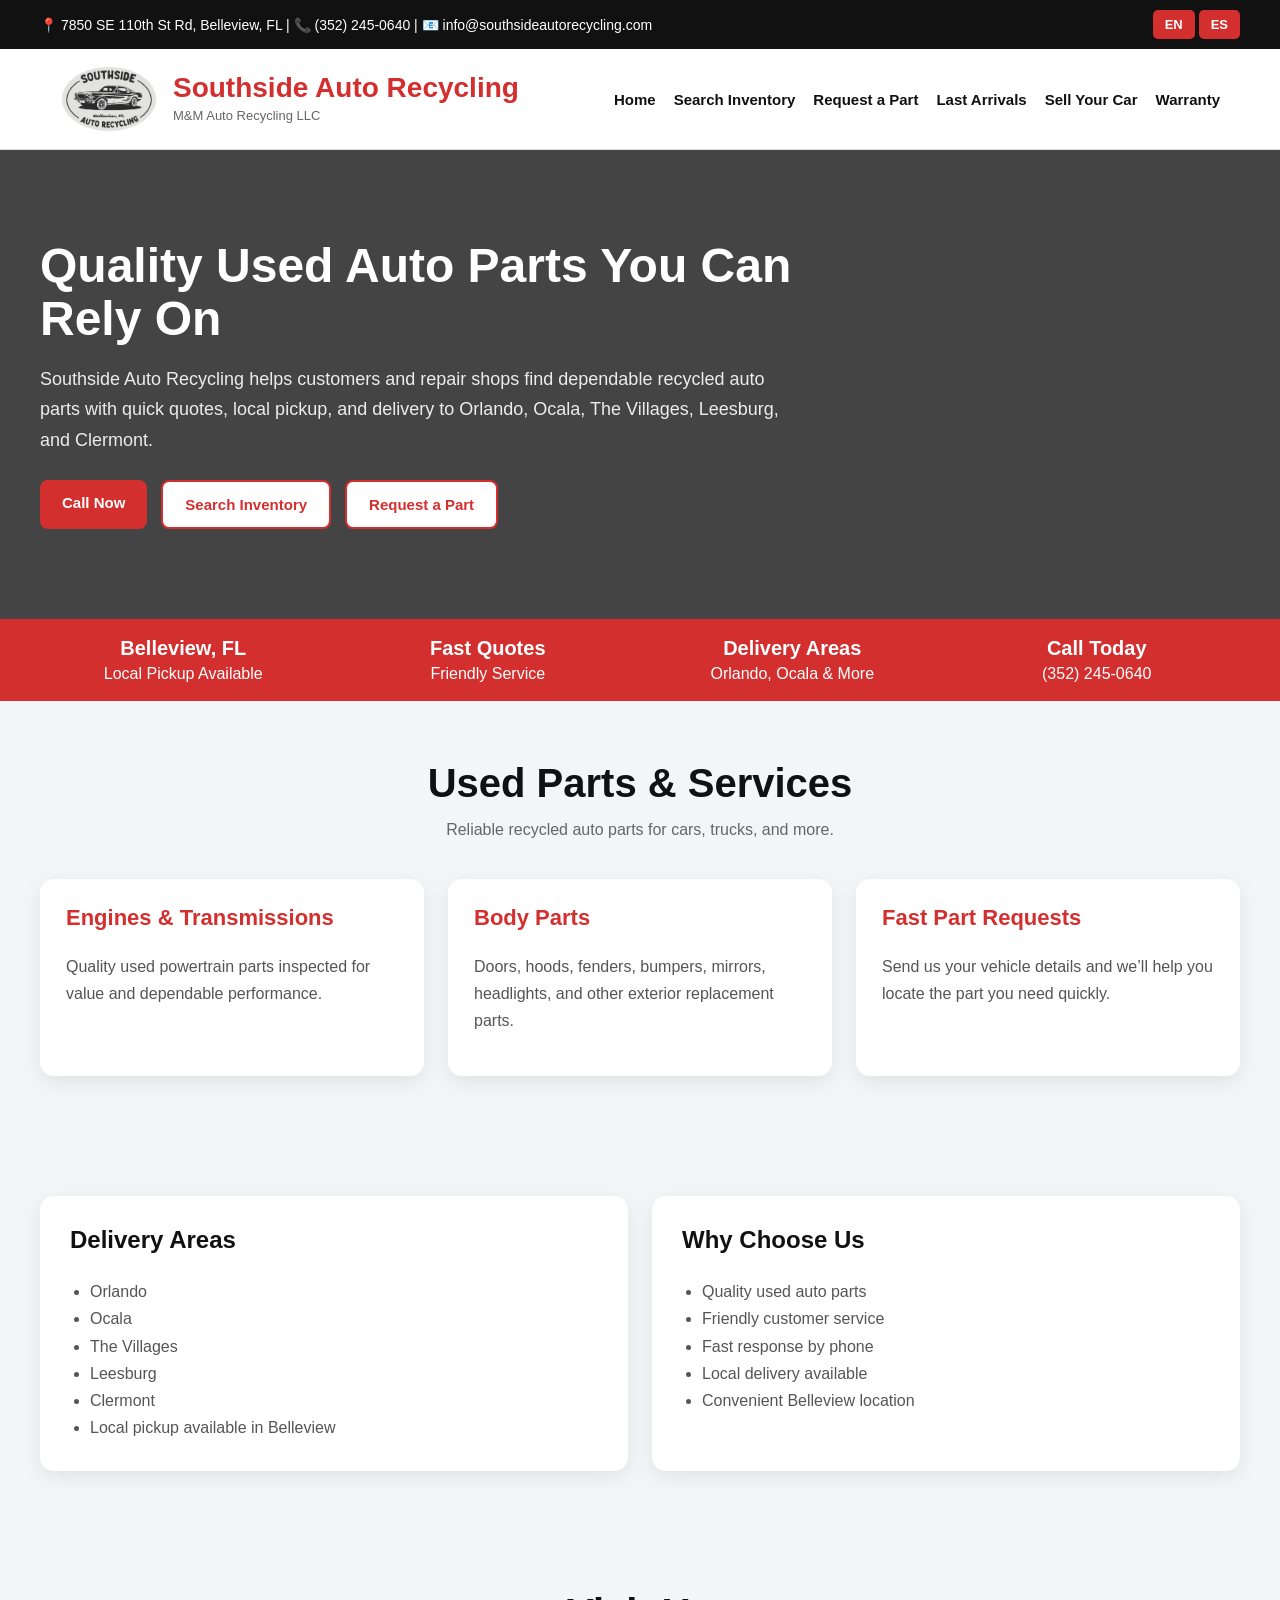
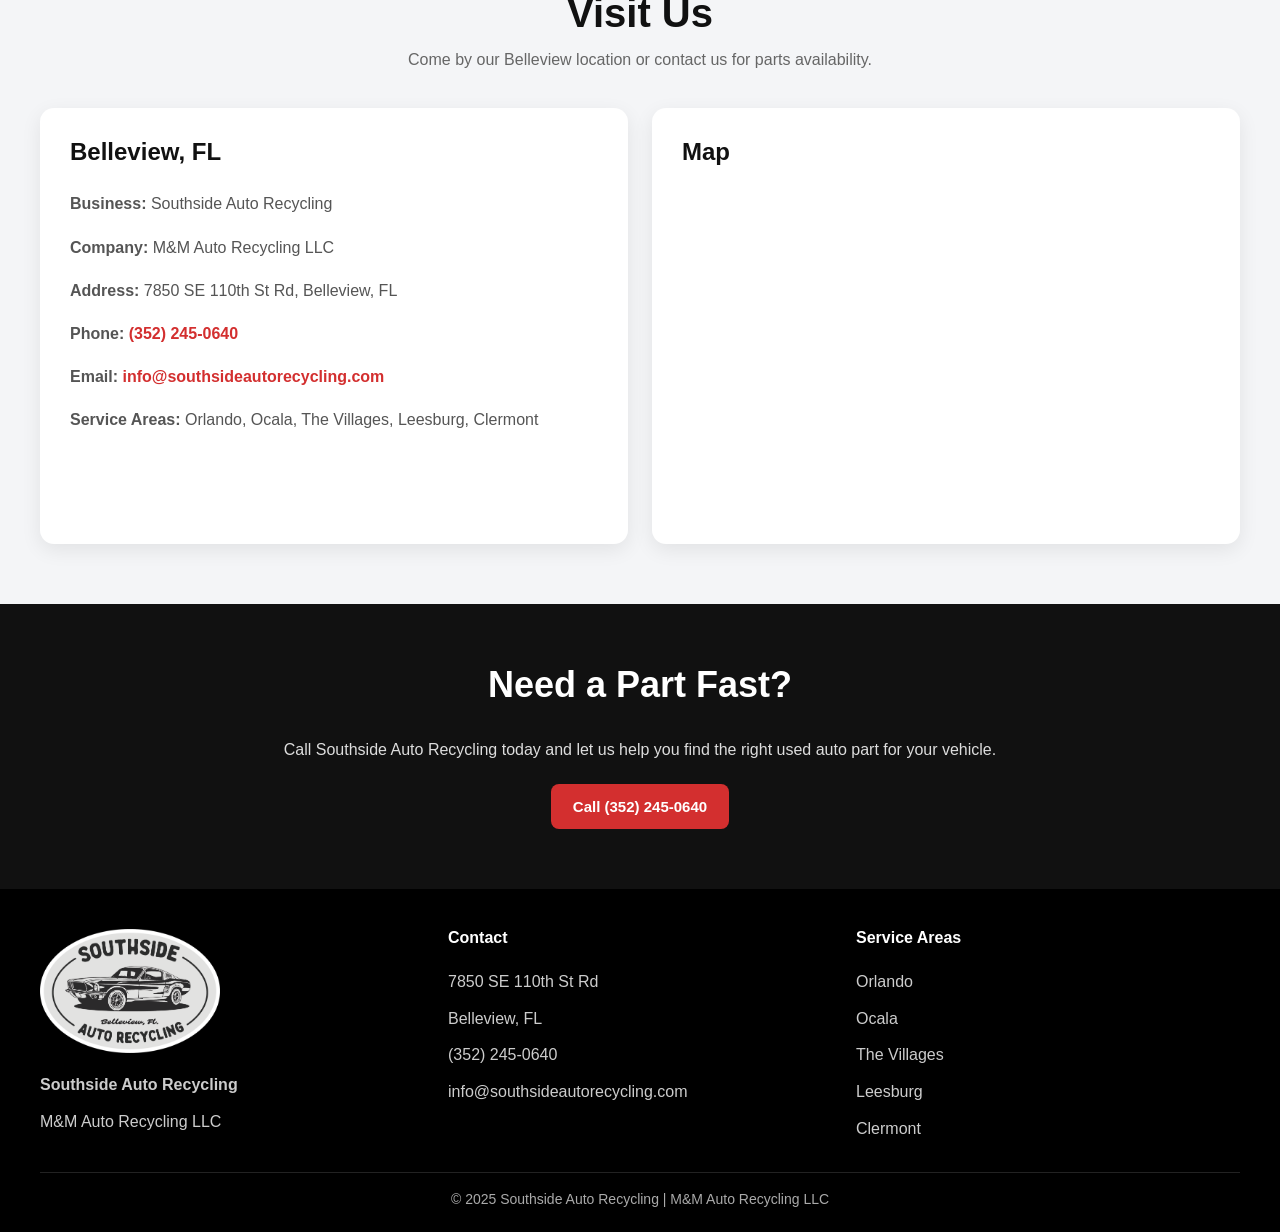
==== commit 11d07d83: "Update index.html" ====
--- a/index.html
+++ b/index.html
@@ -6,7 +6,21 @@
   <title>Southside Auto Recycling</title>
   <meta name="description" content="Southside Auto Recycling - Quality used auto parts in Belleview, FL.">
   <link rel="stylesheet" href="styles.css">
-  <link rel="icon" href="favicon.ico">
+  
+<link rel="icon" type="image/x-icon" href="favicon.ico">
+<link rel="icon" type="image/png" sizes="32x32" href="favicon-32x32.png">
+<link rel="icon" type="image/png" sizes="16x16" href="favicon-16x16.png">
+<link rel="apple-touch-icon" href="apple-touch-icon.png">
+
+  <!-- Google tag (gtag.js) -->
+<script async src="https://www.googletagmanager.com/gtag/js?id=G-08C942TVL6"></script>
+<script>
+  window.dataLayer = window.dataLayer || [];
+  function gtag(){dataLayer.push(arguments);}
+  gtag('js', new Date());
+
+  gtag('config', 'G-08C942TVL6');
+</script>
 </head>
 <body>
 
@@ -15,7 +29,7 @@
       <div>
         📍 7850 SE 110th St Rd, Belleview, FL |
         📞 <a href="tel:3522450640">(352) 245-0640</a> |
-        📧 <a href="mailto:sales@mmautoparts.net">sales@mmautoparts.net</a>
+        📧 <a href="mailto:sales@mmautoparts.net">info@southsideautorecycling.com</a>
       </div>
       <div>
         <button class="lang-btn" onclick="showEnglish()">EN</button>
@@ -132,7 +146,7 @@
             <p><strong>Company:</strong> M&M Auto Recycling LLC</p>
             <p><strong>Address:</strong> 7850 SE 110th St Rd, Belleview, FL</p>
             <p><strong>Phone:</strong> <a href="tel:3522450640">(352) 245-0640</a></p>
-            <p><strong>Email:</strong> <a href="mailto:sales@mmautoparts.net">sales@mmautoparts.net</a></p>
+            <p><strong>Email:</strong> <a href="mailto:info@southsideautorecycling.com">info@southsideautorecycling.com</a></p>
             <p><strong>Service Areas:</strong> Orlando, Ocala, The Villages, Leesburg, Clermont</p>
           </div>
           <div class="box map-box">
@@ -239,7 +253,7 @@
             <p><strong>Compañía:</strong> M&M Auto Recycling LLC</p>
             <p><strong>Dirección:</strong> 7850 SE 110th St Rd, Belleview, FL</p>
             <p><strong>Teléfono:</strong> <a href="tel:3522450640">(352) 245-0640</a></p>
-            <p><strong>Email:</strong> <a href="mailto:sales@mmautoparts.net">sales@mmautoparts.net</a></p>
+            <p><strong>Email:</strong> <a href="mailto:info@southsideautorecycling.com">info@southsideautorecycling.com</a></p>
             <p><strong>Áreas de servicio:</strong> Orlando, Ocala, The Villages, Leesburg, Clermont</p>
           </div>
           <div class="box map-box">
@@ -272,7 +286,7 @@
         <p>7850 SE 110th St Rd</p>
         <p>Belleview, FL</p>
         <p><a href="tel:3522450640">(352) 245-0640</a></p>
-        <p><a href="mailto:sales@mmautoparts.net">sales@mmautoparts.net</a></p>
+        <p><a href="mailto:info@southsideautorecycling.com">info@southsideautorecycling.com</a></p>
       </div>
 
       <div>
